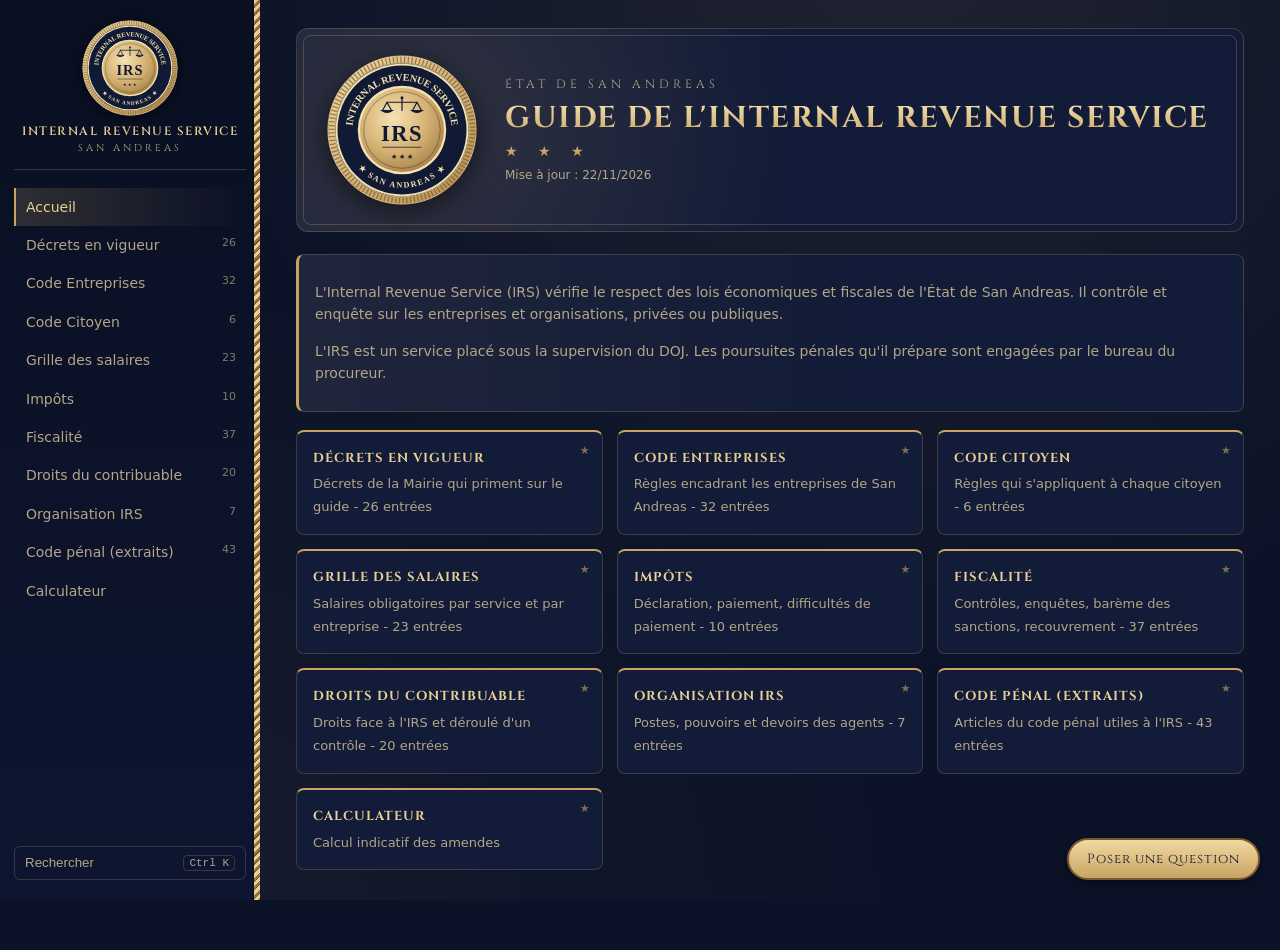
==== index.html @ f8739bd2 "Guide IRS : version intégrant les décrets de la Mairie Copie du guide IRS avec les décrets qui conce" ====
<!DOCTYPE html>
<html lang="fr">
<head>
  <meta charset="utf-8">
  <meta name="viewport" content="width=device-width, initial-scale=1">
  <title>Guide IRS - San Andreas</title>
  <meta name="description" content="Guide de l'Internal Revenue Service : code entreprises, impôts, fiscalité, droits du contribuable.">
  <link rel="icon" href="assets/seal.svg" type="image/svg+xml">
  <link rel="preconnect" href="https://fonts.googleapis.com">
  <link rel="preconnect" href="https://fonts.gstatic.com" crossorigin>
  <link rel="stylesheet" href="https://fonts.googleapis.com/css2?family=Cinzel:wght@500;700&display=swap">
  <link rel="stylesheet" href="assets/style.css">
</head>
<body>
  <button class="menu-btn" id="menuBtn" aria-label="Ouvrir le menu">Menu</button>
  <aside class="sidebar" id="sidebar">
    <a class="brand" href="#/">
      <img class="brand-logo" src="assets/seal.svg" alt="">
      <span class="brand-text">Internal Revenue Service<small>San Andreas</small></span>
    </a>
    <nav id="nav"></nav>
    <button class="search-open" id="searchOpen">Rechercher <kbd>Ctrl K</kbd></button>
  </aside>

  <main class="main" id="main" tabindex="-1"></main>

  <div class="modal" id="searchModal" hidden>
    <div class="modal-box" role="dialog" aria-label="Recherche globale">
      <input id="globalSearch" type="search" placeholder="Rechercher dans tout le guide..." autocomplete="off">
      <ul id="globalResults"></ul>
    </div>
  </div>

  <script src="assets/data.js"></script>
  <script src="assets/app.js"></script>
  <script src="assets/intents.js"></script>
  <script src="assets/chat.js"></script>
</body>
</html>
---- assets/style.css ----
:root {
  --bg: #0f1420;
  --card: #161c2b;
  --card-head: #1a2132;
  --border: #262e40;
  --text: #e5e7eb;
  --muted: #9ca3af;
  --accent: #c9daf8;
  --accent-strong: #8fb3f0;
  --prop-bg: #fff2cc;
  --prop-text: #3d3200;
  --radius: 8px;
}

* { box-sizing: border-box; }

body {
  margin: 0;
  background: var(--bg);
  color: var(--text);
  font: 14px/1.6 Inter, "Segoe UI", system-ui, -apple-system, sans-serif;
}

a { color: var(--accent); }
kbd {
  font: 11px monospace;
  border: 1px solid var(--border);
  border-radius: 4px;
  padding: 1px 5px;
  color: var(--muted);
}

/* Barre laterale */
.sidebar {
  position: fixed;
  inset: 0 auto 0 0;
  width: 260px;
  background: #0b0f19;
  border-right: 1px solid var(--border);
  padding: 20px 14px;
  display: flex;
  flex-direction: column;
  gap: 18px;
  overflow-y: auto;
  z-index: 20;
}
.brand { display: flex; gap: 10px; align-items: center; text-decoration: none; color: var(--text); }
.brand-logo {
  font-weight: 800;
  letter-spacing: 1px;
  background: var(--accent);
  color: #0b0f19;
  border-radius: 6px;
  padding: 6px 8px;
}
.brand-text { font-weight: 600; font-size: 13px; line-height: 1.3; }
.brand-text small { display: block; color: var(--muted); font-weight: 400; }
#nav a {
  display: flex;
  justify-content: space-between;
  padding: 8px 10px;
  border-radius: 6px;
  color: var(--muted);
  text-decoration: none;
}
#nav a:hover { background: var(--card); color: var(--text); }
#nav a.active { background: var(--card-head); color: var(--accent); }
#nav a span { font-size: 11px; opacity: .7; }
.search-open {
  margin-top: auto;
  background: var(--card);
  border: 1px solid var(--border);
  color: var(--muted);
  border-radius: 6px;
  padding: 8px 10px;
  display: flex;
  justify-content: space-between;
  cursor: pointer;
}
.menu-btn { display: none; }

/* Contenu */
.main { margin-left: 260px; padding: 28px 36px 80px; max-width: 1300px; outline: none; }
.page-head { display: flex; flex-wrap: wrap; gap: 12px 20px; align-items: flex-end; margin-bottom: 20px; }
.page-head h1 { margin: 0; font-size: 26px; }
.page-head .updated { color: var(--muted); font-size: 12px; }
.toolbar { display: flex; gap: 8px; margin-left: auto; flex-wrap: wrap; }
.toolbar input, .toolbar select, .calc input, .calc select {
  background: var(--card);
  border: 1px solid var(--border);
  color: var(--text);
  border-radius: 6px;
  padding: 7px 10px;
  min-width: 220px;
}
.btn {
  background: var(--card);
  border: 1px solid var(--border);
  color: var(--text);
  border-radius: 6px;
  padding: 7px 12px;
  cursor: pointer;
}
.btn:hover { border-color: var(--accent-strong); }

.notice {
  border: 1px solid var(--border);
  border-left: 3px solid var(--accent-strong);
  background: var(--card);
  border-radius: var(--radius);
  padding: 12px 16px;
  margin-bottom: 18px;
  color: var(--muted);
}

/* Cartes article */
.card {
  background: var(--card);
  border: 1px solid var(--border);
  border-radius: var(--radius);
  margin-bottom: 14px;
  scroll-margin-top: 20px;
}
.card.highlight { border-color: var(--accent-strong); }
.card > summary {
  list-style: none;
  cursor: pointer;
  display: flex;
  align-items: center;
  gap: 10px;
  padding: 12px 16px;
  background: var(--card-head);
  border-radius: var(--radius) var(--radius) 0 0;
  font-weight: 600;
}
.card:not([open]) > summary { border-radius: var(--radius); }
.card > summary::-webkit-details-marker { display: none; }
.card > summary::after { content: "\25B4"; margin-left: auto; color: var(--muted); }
.card:not([open]) > summary::after { content: "\25BE"; }
.card .ref { color: var(--muted); font-weight: 400; }
.card-body { padding: 14px 18px; }
.card-body p { margin: 0 0 8px; }
.card-body ul { margin: 0 0 10px; padding-left: 20px; }
.card-body h4 { margin: 12px 0 4px; font-size: 13px; color: var(--accent); }
.card-body h4:first-child { margin-top: 0; }

.badge {
  background: var(--prop-bg);
  color: var(--prop-text);
  font-size: 11px;
  font-weight: 700;
  padding: 2px 8px;
  border-radius: 999px;
  white-space: nowrap;
}

.sub {
  border: 1px solid var(--border);
  border-left: 3px solid var(--muted);
  border-radius: 6px;
  margin-top: 10px;
  background: #121828;
}
.sub > summary { cursor: pointer; padding: 6px 12px; color: var(--muted); font-size: 12px; font-weight: 600; }
.sub > div { padding: 4px 14px 10px; font-size: 13px; }
.sub.penal { border-left-color: var(--accent-strong); }
.sub.effect { border-left-color: #e0a85a; }
.sub.change > div { font-style: italic; color: var(--muted); }

/* Tableaux */
.table-wrap { overflow-x: auto; margin-bottom: 22px; }
table { width: 100%; border-collapse: collapse; background: var(--card); border-radius: var(--radius); overflow: hidden; }
th, td { text-align: left; vertical-align: top; padding: 10px 12px; border-bottom: 1px solid var(--border); }
th { background: var(--card-head); color: var(--accent); font-size: 12px; text-transform: uppercase; letter-spacing: .4px; }
tr.prop td { background: rgba(255, 242, 204, .07); }
tr.detail td { color: var(--muted); font-size: 12px; background: #121828; }
h2 { font-size: 18px; margin: 28px 0 12px; color: var(--accent); }

.pill { font-size: 11px; padding: 2px 8px; border-radius: 999px; font-weight: 600; white-space: nowrap; }
.pill.Correction { background: #3b1f2a; color: #f4a4b8; }
.pill.Proposition { background: var(--prop-bg); color: var(--prop-text); }
.pill.Incohérence { background: #40260f; color: #f6c08a; }
.pill.Ajout { background: #15322a; color: #8fe0bd; }
.pill.Note { background: #1e2740; color: var(--accent); }

/* Accueil */
.grid { display: grid; grid-template-columns: repeat(auto-fill, minmax(260px, 1fr)); gap: 14px; }
.tile {
  display: block;
  background: var(--card);
  border: 1px solid var(--border);
  border-radius: var(--radius);
  padding: 16px;
  text-decoration: none;
  color: var(--text);
}
.tile:hover { border-color: var(--accent-strong); }
.tile b { display: block; color: var(--accent); margin-bottom: 4px; }
.tile span { color: var(--muted); font-size: 13px; }

/* Calculateur */
.calc { display: grid; gap: 12px; max-width: 640px; }
.calc label { display: grid; gap: 4px; color: var(--muted); font-size: 12px; }
.calc .row { display: flex; gap: 12px; align-items: center; }
.result { background: var(--card); border: 1px solid var(--border); border-radius: var(--radius); padding: 14px 16px; }
.result .total { font-size: 22px; font-weight: 700; color: var(--accent); }

/* Recherche globale */
.modal { position: fixed; inset: 0; background: rgba(0, 0, 0, .6); display: flex; justify-content: center; padding-top: 10vh; z-index: 50; }
.modal[hidden] { display: none; }
.modal-box { width: min(680px, 92vw); background: var(--card); border: 1px solid var(--border); border-radius: 10px; overflow: hidden; }
.modal-box input { width: 100%; border: 0; border-bottom: 1px solid var(--border); background: transparent; color: var(--text); padding: 14px 16px; font-size: 15px; outline: none; }
#globalResults { list-style: none; margin: 0; padding: 6px; max-height: 60vh; overflow-y: auto; }
#globalResults li a { display: block; padding: 8px 10px; border-radius: 6px; text-decoration: none; color: var(--text); }
#globalResults li a:hover, #globalResults li a.sel { background: var(--card-head); }
#globalResults small { display: block; color: var(--muted); }
.empty { color: var(--muted); padding: 10px; }

@media (max-width: 860px) {
  .sidebar { transform: translateX(-100%); transition: transform .2s; }
  .sidebar.open { transform: none; }
  .menu-btn { display: block; position: fixed; top: 12px; right: 12px; z-index: 30; }
  .menu-btn { background: var(--card); color: var(--text); border: 1px solid var(--border); border-radius: 6px; padding: 6px 12px; }
  .main { margin-left: 0; padding: 56px 16px 60px; }
  .toolbar { margin-left: 0; }
}

/* Assistant (boite de discussion) */
.chat-toggle { position: fixed; right: 20px; bottom: 20px; z-index: 40; background: var(--accent-strong); color: #0b0f19; border: 0; border-radius: 22px; padding: 10px 18px; font: 600 14px/1 inherit; cursor: pointer; box-shadow: 0 4px 14px rgba(0, 0, 0, .4); }
.chat-toggle[hidden] { display: none; }
.chat-panel { position: fixed; right: 20px; bottom: 20px; z-index: 40; width: min(420px, calc(100vw - 24px)); height: min(600px, calc(100vh - 40px)); display: flex; flex-direction: column; background: var(--card); border: 1px solid var(--border); border-radius: 10px; box-shadow: 0 8px 30px rgba(0, 0, 0, .5); }
.chat-panel[hidden] { display: none; }
.chat-panel header { display: flex; justify-content: space-between; align-items: center; padding: 10px 14px; background: var(--card-head); border-bottom: 1px solid var(--border); border-radius: 10px 10px 0 0; }
.chat-close { background: none; border: 0; color: var(--muted); font-size: 22px; line-height: 1; cursor: pointer; }
.chat-log { flex: 1; overflow-y: auto; padding: 12px; display: flex; flex-direction: column; gap: 10px; }
.msg { padding: 8px 12px; border-radius: 8px; max-width: 92%; font-size: 13px; }
.msg p { margin: 4px 0; }
.msg ul { margin: 4px 0; padding-left: 18px; }
.msg.me { align-self: flex-end; background: #24314d; }
.msg.bot { align-self: flex-start; background: #0f1420; border: 1px solid var(--border); }
.chat-src a { font-weight: 600; }
.chat-src small, .chat-more small { display: block; color: var(--muted); font-size: 11px; }
.chat-src .badge { margin-left: 6px; }
.chat-effect, .chat-penal, .chat-more { margin-top: 8px; padding-top: 6px; border-top: 1px dashed var(--border); }
.chat-effect b, .chat-penal b, .chat-more b { font-size: 12px; color: var(--accent); }
.chat-table { margin-top: 6px; font-size: 12px; }
.chat-table th { text-align: left; color: var(--muted); font-weight: 500; padding: 3px 8px 3px 0; white-space: nowrap; vertical-align: top; }
.chat-table td { padding: 3px 0; }
.chat-note, .chat-warn { color: var(--muted); font-size: 12px; }
.chat-chips { display: flex; flex-wrap: wrap; gap: 6px; margin-top: 6px; }
.chip { background: var(--card-head); color: var(--text); border: 1px solid var(--border); border-radius: 14px; padding: 4px 10px; font-size: 12px; cursor: pointer; }
.chip:hover { border-color: var(--accent-strong); }
.chat-form { display: flex; gap: 8px; padding: 10px; border-top: 1px solid var(--border); }
.chat-form input { flex: 1; background: var(--bg); color: var(--text); border: 1px solid var(--border); border-radius: 6px; padding: 8px 10px; outline: none; }
.chat-form input:focus { border-color: var(--accent-strong); }
.chat-table { width: auto; background: none; border-radius: 0; }
.chat-table th, .chat-table td { border: 0; background: none; text-transform: none; letter-spacing: 0; font-size: 12px; }

/* Code pénal réduit */
.cp-group { margin-bottom: 10px; border: 1px solid var(--border); border-radius: var(--radius); background: var(--card); }
.cp-group > summary { cursor: pointer; padding: 10px 14px; font-weight: 600; }
.cp-group > summary span { color: var(--muted); font-weight: 400; font-size: 12px; margin-left: 6px; }
.cp-group .table-wrap { margin: 0 10px 10px; }

/* ================= Thème « sceau » : marine, or, corde ================= */
:root {
  --bg: #0c1328;
  --card: #121b37;
  --card-head: #17224a;
  --border: rgba(212, 176, 113, .22);
  --text: #efe4c9;
  --muted: #b3a688;
  --accent: #e9cf95;
  --accent-strong: #c9a464;
  --gold-dark: #7a5a2e;
  --navy: #111a35;
  --serif: Cinzel, "Trajan Pro", Georgia, "Times New Roman", serif;
}
body {
  background:
    radial-gradient(ellipse at 70% -10%, rgba(212, 176, 113, .10), transparent 55%),
    radial-gradient(ellipse at 0% 100%, rgba(212, 176, 113, .06), transparent 50%),
    var(--bg);
  background-attachment: fixed;
}

/* Barre latérale bordée d'une corde dorée */
.sidebar { background: linear-gradient(180deg, #0a1022, #0d1530); border-right: 0; }
.sidebar::after {
  content: ""; position: absolute; top: 0; bottom: 0; right: 0; width: 6px;
  background: repeating-linear-gradient(135deg, #e9cf95 0 3px, #9c7840 3px 5px, #6e5028 5px 6px);
  box-shadow: -1px 0 0 rgba(0, 0, 0, .5);
}
.brand { flex-direction: column; text-align: center; gap: 8px; padding-bottom: 14px; border-bottom: 1px solid var(--border); }
.brand-logo { width: 96px; height: 96px; padding: 0; background: none; border-radius: 50%; filter: drop-shadow(0 3px 8px rgba(0, 0, 0, .6)); }
.brand-text { font-family: var(--serif); letter-spacing: 1.5px; text-transform: uppercase; color: var(--accent); font-size: 12px; }
.brand-text small { letter-spacing: 3px; color: var(--muted); margin-top: 2px; }
#nav a { border-left: 2px solid transparent; border-radius: 0 6px 6px 0; }
#nav a:hover { background: rgba(212, 176, 113, .08); }
#nav a.active { background: linear-gradient(90deg, rgba(212, 176, 113, .18), transparent); color: var(--accent); border-left-color: var(--accent-strong); }
.search-open { background: transparent; border-color: var(--border); }

/* Titres gravés */
.page-head h1, .hero h1, h2 { font-family: var(--serif); letter-spacing: 1.5px; }
.page-head h1 {
  text-transform: uppercase; font-size: 24px;
  background: linear-gradient(180deg, #f6e3b4, #c9a464); -webkit-background-clip: text; background-clip: text; color: transparent;
}
.page-head { position: relative; padding-bottom: 18px; }
.page-head::after {
  content: "★  ★  ★"; position: absolute; left: 0; right: 0; bottom: -6px; text-align: center;
  color: var(--accent-strong); font-size: 11px; letter-spacing: 6px; line-height: 12px;
  background: linear-gradient(90deg, transparent, var(--accent-strong) 30%, transparent 44%, transparent 56%, var(--accent-strong) 70%, transparent) center / 100% 1px no-repeat;
}
.page-head + * { margin-top: 26px; }
h2 { color: var(--accent); text-transform: uppercase; font-size: 15px; border-bottom: 1px solid var(--border); padding-bottom: 6px; }

/* Accueil : sceau en majesté */
.hero {
  display: flex; align-items: center; gap: 28px; padding: 26px 30px; margin-bottom: 22px;
  background: radial-gradient(circle at 12% 50%, rgba(212, 176, 113, .16), transparent 45%), var(--card);
  border: 1px solid var(--border); border-radius: 12px; position: relative; overflow: hidden;
}
.hero::before {
  content: ""; position: absolute; inset: 6px; border: 1px solid rgba(212, 176, 113, .25); border-radius: 8px; pointer-events: none;
}
.hero img { width: 150px; height: 150px; flex: none; filter: drop-shadow(0 6px 14px rgba(0, 0, 0, .6)); }
.hero-kicker { font-family: var(--serif); letter-spacing: 4px; text-transform: uppercase; color: var(--muted); font-size: 12px; }
.hero h1 {
  margin: 6px 0 4px; font-size: 30px; line-height: 1.2; text-transform: uppercase;
  background: linear-gradient(180deg, #f6e3b4, #c9a464); -webkit-background-clip: text; background-clip: text; color: transparent;
}
.hero .stars { color: var(--accent-strong); letter-spacing: 8px; }
.hero .updated { color: var(--muted); font-size: 12px; margin-top: 4px; }

/* Cartes, tuiles, encadrés */
.card { border-color: var(--border); box-shadow: 0 2px 10px rgba(0, 0, 0, .25); }
.card > summary { background: linear-gradient(90deg, #1a2652, var(--card-head)); border-left: 3px solid var(--accent-strong); }
.card .ref { color: var(--accent-strong); }
.card-body h4 { letter-spacing: .3px; }
.notice { border-left-color: var(--accent-strong); background: linear-gradient(90deg, rgba(212, 176, 113, .07), transparent 60%), var(--card); }
.tile { position: relative; border-top: 2px solid var(--accent-strong); transition: transform .15s, border-color .15s; }
.tile:hover { transform: translateY(-2px); border-color: var(--accent); }
.tile b { font-family: var(--serif); letter-spacing: 1px; text-transform: uppercase; font-size: 13px; }
.tile::after { content: "★"; position: absolute; top: 10px; right: 12px; color: var(--accent-strong); font-size: 11px; opacity: .6; }
.sub { background: rgba(10, 16, 34, .6); }
.sub.penal { border-left-color: #6d8fd6; }
.sub.effect { border-left-color: var(--accent-strong); }
.cp-group > summary { font-family: var(--serif); letter-spacing: 1px; color: var(--accent); }

/* Boutons et champs */
.btn { border-color: rgba(212, 176, 113, .4); color: var(--accent); background: transparent; }
.btn:hover { background: rgba(212, 176, 113, .12); border-color: var(--accent); }
.toolbar input, .toolbar select, .calc input, .calc select { background: rgba(10, 16, 34, .7); }
th { background: #1a2652; color: var(--accent); font-family: var(--serif); letter-spacing: 1px; }
tr.detail td { background: rgba(10, 16, 34, .6); }
.result .total { font-family: var(--serif); }
.chat-toggle { background: linear-gradient(180deg, #f1d9a0, #c9a464); color: var(--navy); font-family: var(--serif); letter-spacing: 1px; border: 2px solid #7a5a2e; }
.chat-panel { border-color: rgba(212, 176, 113, .4); }
.chat-panel header { background: linear-gradient(90deg, #1a2652, var(--card-head)); font-family: var(--serif); color: var(--accent); }
.msg.me { background: #2a3a6b; }

@media (max-width: 860px) {
  .hero { flex-direction: column; text-align: center; }
  .hero img { width: 120px; height: 120px; }
}

/* Grille des salaires */
.sal-grid { display: grid; grid-template-columns: repeat(auto-fill, minmax(300px, 1fr)); gap: 14px; margin-bottom: 10px; }
.sal-card { background: var(--card); border: 1px solid var(--border); border-top: 2px solid var(--accent-strong); border-radius: var(--radius); padding: 12px 14px; }
.sal-card h3 { margin: 0 0 8px; font-family: var(--serif); letter-spacing: 1px; text-transform: uppercase; font-size: 13px; color: var(--accent); }
.sal-card table { background: none; }
.sal-card th, .sal-card td { padding: 5px 6px; font-size: 13px; }
.sal-card th { background: none; border-bottom: 1px solid var(--border); font-size: 11px; }
.sal-card .num { text-align: right; white-space: nowrap; }
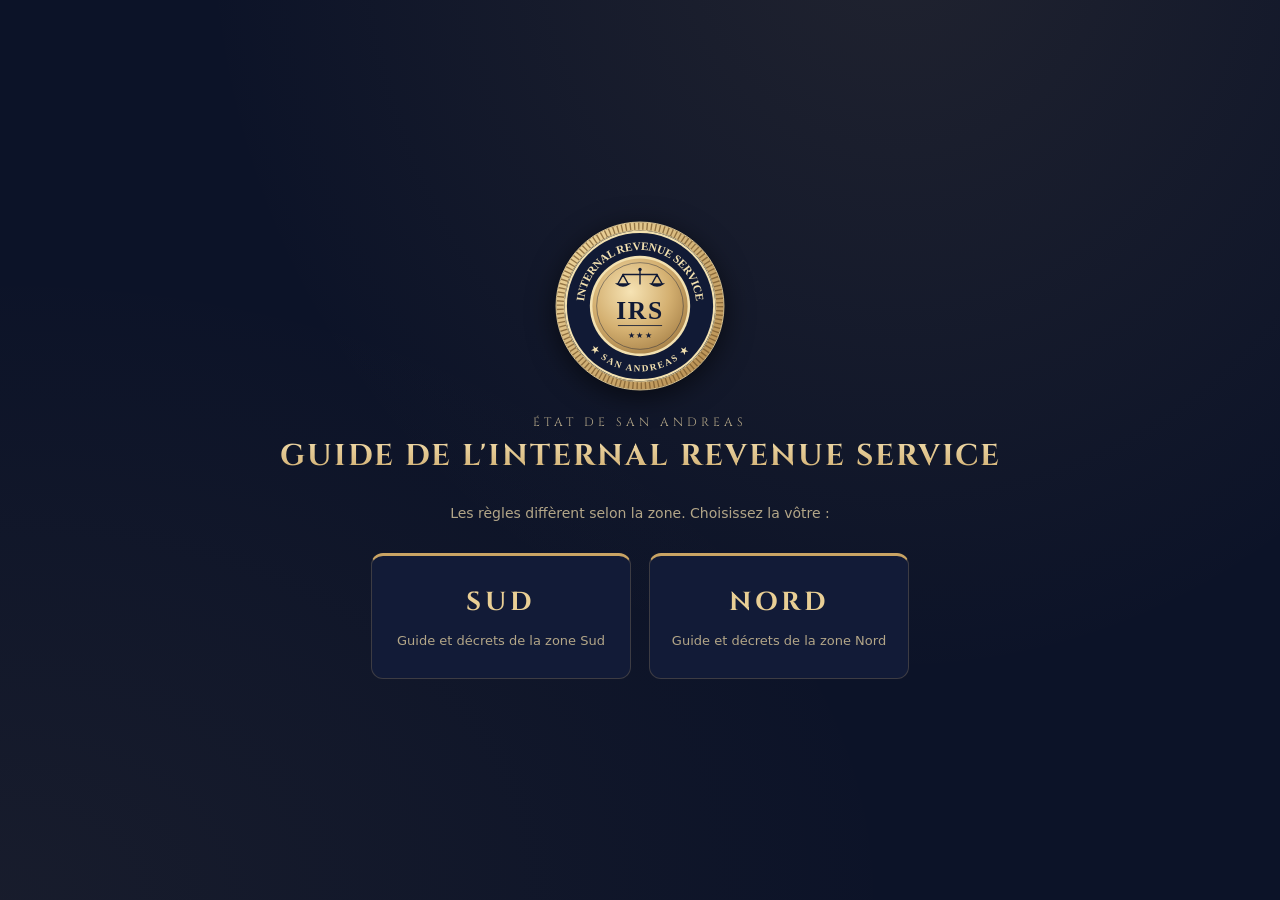
==== commit 73bb3c3c: "Séparation en deux zones : SUD (décrets) et NORD (guide d'origine) - Page d'accueil de choix de zone" ====
--- a/index.html
+++ b/index.html
@@ -4,36 +4,38 @@
   <meta charset="utf-8">
   <meta name="viewport" content="width=device-width, initial-scale=1">
   <title>Guide IRS - San Andreas</title>
-  <meta name="description" content="Guide de l'Internal Revenue Service : code entreprises, impôts, fiscalité, droits du contribuable.">
-  <link rel="icon" href="assets/seal.svg" type="image/svg+xml">
+  <meta name="description" content="Guide de l'Internal Revenue Service de San Andreas : choisissez votre zone.">
+  <link rel="icon" href="sud/assets/seal.svg" type="image/svg+xml">
   <link rel="preconnect" href="https://fonts.googleapis.com">
   <link rel="preconnect" href="https://fonts.gstatic.com" crossorigin>
   <link rel="stylesheet" href="https://fonts.googleapis.com/css2?family=Cinzel:wght@500;700&display=swap">
-  <link rel="stylesheet" href="assets/style.css">
+  <link rel="stylesheet" href="sud/assets/style.css">
+  <style>
+    .landing { min-height: 100vh; display: flex; flex-direction: column; align-items: center; justify-content: center; gap: 22px; padding: 30px 16px; text-align: center; }
+    .landing img { width: 170px; height: 170px; filter: drop-shadow(0 6px 14px rgba(0, 0, 0, .6)); }
+    .landing h1 { margin: 0; font-family: var(--serif); letter-spacing: 2px; text-transform: uppercase; font-size: 30px;
+      background: linear-gradient(180deg, #f6e3b4, #c9a464); -webkit-background-clip: text; background-clip: text; color: transparent; }
+    .landing p { margin: 0; color: var(--muted); }
+    .zones { display: flex; gap: 18px; flex-wrap: wrap; justify-content: center; margin-top: 6px; }
+    .zone { width: 260px; padding: 26px 20px; text-decoration: none; color: var(--text); background: var(--card);
+      border: 1px solid var(--border); border-top: 3px solid var(--accent-strong); border-radius: 12px; transition: transform .15s, border-color .15s; }
+    .zone:hover { transform: translateY(-3px); border-color: var(--accent); }
+    .zone b { display: block; font-family: var(--serif); letter-spacing: 4px; font-size: 26px; color: var(--accent); margin-bottom: 6px; }
+    .zone span { color: var(--muted); font-size: 13px; }
+  </style>
 </head>
 <body>
-  <button class="menu-btn" id="menuBtn" aria-label="Ouvrir le menu">Menu</button>
-  <aside class="sidebar" id="sidebar">
-    <a class="brand" href="#/">
-      <img class="brand-logo" src="assets/seal.svg" alt="">
-      <span class="brand-text">Internal Revenue Service<small>San Andreas</small></span>
-    </a>
-    <nav id="nav"></nav>
-    <button class="search-open" id="searchOpen">Rechercher <kbd>Ctrl K</kbd></button>
-  </aside>
-
-  <main class="main" id="main" tabindex="-1"></main>
-
-  <div class="modal" id="searchModal" hidden>
-    <div class="modal-box" role="dialog" aria-label="Recherche globale">
-      <input id="globalSearch" type="search" placeholder="Rechercher dans tout le guide..." autocomplete="off">
-      <ul id="globalResults"></ul>
+  <main class="landing">
+    <img src="sud/assets/seal.svg" alt="Sceau de l'IRS">
+    <div>
+      <div class="hero-kicker">État de San Andreas</div>
+      <h1>Guide de l'Internal Revenue Service</h1>
     </div>
-  </div>
-
-  <script src="assets/data.js"></script>
-  <script src="assets/app.js"></script>
-  <script src="assets/intents.js"></script>
-  <script src="assets/chat.js"></script>
+    <p>Les règles diffèrent selon la zone. Choisissez la vôtre :</p>
+    <div class="zones">
+      <a class="zone" href="sud/"><b>SUD</b><span>Guide et décrets de la zone Sud</span></a>
+      <a class="zone" href="nord/"><b>NORD</b><span>Guide et décrets de la zone Nord</span></a>
+    </div>
+  </main>
 </body>
 </html>
--- a/sud/assets/style.css
+++ b/sud/assets/style.css
@@ -0,0 +1,381 @@
+:root {
+  --bg: #0f1420;
+  --card: #161c2b;
+  --card-head: #1a2132;
+  --border: #262e40;
+  --text: #e5e7eb;
+  --muted: #9ca3af;
+  --accent: #c9daf8;
+  --accent-strong: #8fb3f0;
+  --prop-bg: #fff2cc;
+  --prop-text: #3d3200;
+  --radius: 8px;
+}
+
+* { box-sizing: border-box; }
+
+body {
+  margin: 0;
+  background: var(--bg);
+  color: var(--text);
+  font: 14px/1.6 Inter, "Segoe UI", system-ui, -apple-system, sans-serif;
+}
+
+a { color: var(--accent); }
+kbd {
+  font: 11px monospace;
+  border: 1px solid var(--border);
+  border-radius: 4px;
+  padding: 1px 5px;
+  color: var(--muted);
+}
+
+/* Barre laterale */
+.sidebar {
+  position: fixed;
+  inset: 0 auto 0 0;
+  width: 260px;
+  background: #0b0f19;
+  border-right: 1px solid var(--border);
+  padding: 20px 14px;
+  display: flex;
+  flex-direction: column;
+  gap: 18px;
+  overflow-y: auto;
+  z-index: 20;
+}
+.brand { display: flex; gap: 10px; align-items: center; text-decoration: none; color: var(--text); }
+.brand-logo {
+  font-weight: 800;
+  letter-spacing: 1px;
+  background: var(--accent);
+  color: #0b0f19;
+  border-radius: 6px;
+  padding: 6px 8px;
+}
+.brand-text { font-weight: 600; font-size: 13px; line-height: 1.3; }
+.brand-text small { display: block; color: var(--muted); font-weight: 400; }
+#nav a {
+  display: flex;
+  justify-content: space-between;
+  padding: 8px 10px;
+  border-radius: 6px;
+  color: var(--muted);
+  text-decoration: none;
+}
+#nav a:hover { background: var(--card); color: var(--text); }
+#nav a.active { background: var(--card-head); color: var(--accent); }
+#nav a span { font-size: 11px; opacity: .7; }
+.search-open {
+  margin-top: auto;
+  background: var(--card);
+  border: 1px solid var(--border);
+  color: var(--muted);
+  border-radius: 6px;
+  padding: 8px 10px;
+  display: flex;
+  justify-content: space-between;
+  cursor: pointer;
+}
+.menu-btn { display: none; }
+
+/* Contenu */
+.main { margin-left: 260px; padding: 28px 36px 80px; max-width: 1300px; outline: none; }
+.page-head { display: flex; flex-wrap: wrap; gap: 12px 20px; align-items: flex-end; margin-bottom: 20px; }
+.page-head h1 { margin: 0; font-size: 26px; }
+.page-head .updated { color: var(--muted); font-size: 12px; }
+.toolbar { display: flex; gap: 8px; margin-left: auto; flex-wrap: wrap; }
+.toolbar input, .toolbar select, .calc input, .calc select {
+  background: var(--card);
+  border: 1px solid var(--border);
+  color: var(--text);
+  border-radius: 6px;
+  padding: 7px 10px;
+  min-width: 220px;
+}
+.btn {
+  background: var(--card);
+  border: 1px solid var(--border);
+  color: var(--text);
+  border-radius: 6px;
+  padding: 7px 12px;
+  cursor: pointer;
+}
+.btn:hover { border-color: var(--accent-strong); }
+
+.notice {
+  border: 1px solid var(--border);
+  border-left: 3px solid var(--accent-strong);
+  background: var(--card);
+  border-radius: var(--radius);
+  padding: 12px 16px;
+  margin-bottom: 18px;
+  color: var(--muted);
+}
+
+/* Cartes article */
+.card {
+  background: var(--card);
+  border: 1px solid var(--border);
+  border-radius: var(--radius);
+  margin-bottom: 14px;
+  scroll-margin-top: 20px;
+}
+.card.highlight { border-color: var(--accent-strong); }
+.card > summary {
+  list-style: none;
+  cursor: pointer;
+  display: flex;
+  align-items: center;
+  gap: 10px;
+  padding: 12px 16px;
+  background: var(--card-head);
+  border-radius: var(--radius) var(--radius) 0 0;
+  font-weight: 600;
+}
+.card:not([open]) > summary { border-radius: var(--radius); }
+.card > summary::-webkit-details-marker { display: none; }
+.card > summary::after { content: "\25B4"; margin-left: auto; color: var(--muted); }
+.card:not([open]) > summary::after { content: "\25BE"; }
+.card .ref { color: var(--muted); font-weight: 400; }
+.card-body { padding: 14px 18px; }
+.card-body p { margin: 0 0 8px; }
+.card-body ul { margin: 0 0 10px; padding-left: 20px; }
+.card-body h4 { margin: 12px 0 4px; font-size: 13px; color: var(--accent); }
+.card-body h4:first-child { margin-top: 0; }
+
+.badge {
+  background: var(--prop-bg);
+  color: var(--prop-text);
+  font-size: 11px;
+  font-weight: 700;
+  padding: 2px 8px;
+  border-radius: 999px;
+  white-space: nowrap;
+}
+
+.sub {
+  border: 1px solid var(--border);
+  border-left: 3px solid var(--muted);
+  border-radius: 6px;
+  margin-top: 10px;
+  background: #121828;
+}
+.sub > summary { cursor: pointer; padding: 6px 12px; color: var(--muted); font-size: 12px; font-weight: 600; }
+.sub > div { padding: 4px 14px 10px; font-size: 13px; }
+.sub.penal { border-left-color: var(--accent-strong); }
+.sub.effect { border-left-color: #e0a85a; }
+.sub.change > div { font-style: italic; color: var(--muted); }
+
+/* Tableaux */
+.table-wrap { overflow-x: auto; margin-bottom: 22px; }
+table { width: 100%; border-collapse: collapse; background: var(--card); border-radius: var(--radius); overflow: hidden; }
+th, td { text-align: left; vertical-align: top; padding: 10px 12px; border-bottom: 1px solid var(--border); }
+th { background: var(--card-head); color: var(--accent); font-size: 12px; text-transform: uppercase; letter-spacing: .4px; }
+tr.prop td { background: rgba(255, 242, 204, .07); }
+tr.detail td { color: var(--muted); font-size: 12px; background: #121828; }
+h2 { font-size: 18px; margin: 28px 0 12px; color: var(--accent); }
+
+.pill { font-size: 11px; padding: 2px 8px; border-radius: 999px; font-weight: 600; white-space: nowrap; }
+.pill.Correction { background: #3b1f2a; color: #f4a4b8; }
+.pill.Proposition { background: var(--prop-bg); color: var(--prop-text); }
+.pill.Incohérence { background: #40260f; color: #f6c08a; }
+.pill.Ajout { background: #15322a; color: #8fe0bd; }
+.pill.Note { background: #1e2740; color: var(--accent); }
+
+/* Accueil */
+.grid { display: grid; grid-template-columns: repeat(auto-fill, minmax(260px, 1fr)); gap: 14px; }
+.tile {
+  display: block;
+  background: var(--card);
+  border: 1px solid var(--border);
+  border-radius: var(--radius);
+  padding: 16px;
+  text-decoration: none;
+  color: var(--text);
+}
+.tile:hover { border-color: var(--accent-strong); }
+.tile b { display: block; color: var(--accent); margin-bottom: 4px; }
+.tile span { color: var(--muted); font-size: 13px; }
+
+/* Calculateur */
+.calc { display: grid; gap: 12px; max-width: 640px; }
+.calc label { display: grid; gap: 4px; color: var(--muted); font-size: 12px; }
+.calc .row { display: flex; gap: 12px; align-items: center; }
+.result { background: var(--card); border: 1px solid var(--border); border-radius: var(--radius); padding: 14px 16px; }
+.result .total { font-size: 22px; font-weight: 700; color: var(--accent); }
+
+/* Recherche globale */
+.modal { position: fixed; inset: 0; background: rgba(0, 0, 0, .6); display: flex; justify-content: center; padding-top: 10vh; z-index: 50; }
+.modal[hidden] { display: none; }
+.modal-box { width: min(680px, 92vw); background: var(--card); border: 1px solid var(--border); border-radius: 10px; overflow: hidden; }
+.modal-box input { width: 100%; border: 0; border-bottom: 1px solid var(--border); background: transparent; color: var(--text); padding: 14px 16px; font-size: 15px; outline: none; }
+#globalResults { list-style: none; margin: 0; padding: 6px; max-height: 60vh; overflow-y: auto; }
+#globalResults li a { display: block; padding: 8px 10px; border-radius: 6px; text-decoration: none; color: var(--text); }
+#globalResults li a:hover, #globalResults li a.sel { background: var(--card-head); }
+#globalResults small { display: block; color: var(--muted); }
+.empty { color: var(--muted); padding: 10px; }
+
+@media (max-width: 860px) {
+  .sidebar { transform: translateX(-100%); transition: transform .2s; }
+  .sidebar.open { transform: none; }
+  .menu-btn { display: block; position: fixed; top: 12px; right: 12px; z-index: 30; }
+  .menu-btn { background: var(--card); color: var(--text); border: 1px solid var(--border); border-radius: 6px; padding: 6px 12px; }
+  .main { margin-left: 0; padding: 56px 16px 60px; }
+  .toolbar { margin-left: 0; }
+}
+
+/* Assistant (boite de discussion) */
+.chat-toggle { position: fixed; right: 20px; bottom: 20px; z-index: 40; background: var(--accent-strong); color: #0b0f19; border: 0; border-radius: 22px; padding: 10px 18px; font: 600 14px/1 inherit; cursor: pointer; box-shadow: 0 4px 14px rgba(0, 0, 0, .4); }
+.chat-toggle[hidden] { display: none; }
+.chat-panel { position: fixed; right: 20px; bottom: 20px; z-index: 40; width: min(420px, calc(100vw - 24px)); height: min(600px, calc(100vh - 40px)); display: flex; flex-direction: column; background: var(--card); border: 1px solid var(--border); border-radius: 10px; box-shadow: 0 8px 30px rgba(0, 0, 0, .5); }
+.chat-panel[hidden] { display: none; }
+.chat-panel header { display: flex; justify-content: space-between; align-items: center; padding: 10px 14px; background: var(--card-head); border-bottom: 1px solid var(--border); border-radius: 10px 10px 0 0; }
+.chat-close { background: none; border: 0; color: var(--muted); font-size: 22px; line-height: 1; cursor: pointer; }
+.chat-log { flex: 1; overflow-y: auto; padding: 12px; display: flex; flex-direction: column; gap: 10px; }
+.msg { padding: 8px 12px; border-radius: 8px; max-width: 92%; font-size: 13px; }
+.msg p { margin: 4px 0; }
+.msg ul { margin: 4px 0; padding-left: 18px; }
+.msg.me { align-self: flex-end; background: #24314d; }
+.msg.bot { align-self: flex-start; background: #0f1420; border: 1px solid var(--border); }
+.chat-src a { font-weight: 600; }
+.chat-src small, .chat-more small { display: block; color: var(--muted); font-size: 11px; }
+.chat-src .badge { margin-left: 6px; }
+.chat-effect, .chat-penal, .chat-more { margin-top: 8px; padding-top: 6px; border-top: 1px dashed var(--border); }
+.chat-effect b, .chat-penal b, .chat-more b { font-size: 12px; color: var(--accent); }
+.chat-table { margin-top: 6px; font-size: 12px; }
+.chat-table th { text-align: left; color: var(--muted); font-weight: 500; padding: 3px 8px 3px 0; white-space: nowrap; vertical-align: top; }
+.chat-table td { padding: 3px 0; }
+.chat-note, .chat-warn { color: var(--muted); font-size: 12px; }
+.chat-chips { display: flex; flex-wrap: wrap; gap: 6px; margin-top: 6px; }
+.chip { background: var(--card-head); color: var(--text); border: 1px solid var(--border); border-radius: 14px; padding: 4px 10px; font-size: 12px; cursor: pointer; }
+.chip:hover { border-color: var(--accent-strong); }
+.chat-form { display: flex; gap: 8px; padding: 10px; border-top: 1px solid var(--border); }
+.chat-form input { flex: 1; background: var(--bg); color: var(--text); border: 1px solid var(--border); border-radius: 6px; padding: 8px 10px; outline: none; }
+.chat-form input:focus { border-color: var(--accent-strong); }
+.chat-table { width: auto; background: none; border-radius: 0; }
+.chat-table th, .chat-table td { border: 0; background: none; text-transform: none; letter-spacing: 0; font-size: 12px; }
+
+/* Code pénal réduit */
+.cp-group { margin-bottom: 10px; border: 1px solid var(--border); border-radius: var(--radius); background: var(--card); }
+.cp-group > summary { cursor: pointer; padding: 10px 14px; font-weight: 600; }
+.cp-group > summary span { color: var(--muted); font-weight: 400; font-size: 12px; margin-left: 6px; }
+.cp-group .table-wrap { margin: 0 10px 10px; }
+
+/* ================= Thème « sceau » : marine, or, corde ================= */
+:root {
+  --bg: #0c1328;
+  --card: #121b37;
+  --card-head: #17224a;
+  --border: rgba(212, 176, 113, .22);
+  --text: #efe4c9;
+  --muted: #b3a688;
+  --accent: #e9cf95;
+  --accent-strong: #c9a464;
+  --gold-dark: #7a5a2e;
+  --navy: #111a35;
+  --serif: Cinzel, "Trajan Pro", Georgia, "Times New Roman", serif;
+}
+body {
+  background:
+    radial-gradient(ellipse at 70% -10%, rgba(212, 176, 113, .10), transparent 55%),
+    radial-gradient(ellipse at 0% 100%, rgba(212, 176, 113, .06), transparent 50%),
+    var(--bg);
+  background-attachment: fixed;
+}
+
+/* Barre latérale bordée d'une corde dorée */
+.sidebar { background: linear-gradient(180deg, #0a1022, #0d1530); border-right: 0; }
+.sidebar::after {
+  content: ""; position: absolute; top: 0; bottom: 0; right: 0; width: 6px;
+  background: repeating-linear-gradient(135deg, #e9cf95 0 3px, #9c7840 3px 5px, #6e5028 5px 6px);
+  box-shadow: -1px 0 0 rgba(0, 0, 0, .5);
+}
+.brand { flex-direction: column; text-align: center; gap: 8px; padding-bottom: 14px; border-bottom: 1px solid var(--border); }
+.brand-logo { width: 96px; height: 96px; padding: 0; background: none; border-radius: 50%; filter: drop-shadow(0 3px 8px rgba(0, 0, 0, .6)); }
+.brand-text { font-family: var(--serif); letter-spacing: 1.5px; text-transform: uppercase; color: var(--accent); font-size: 12px; }
+.brand-text small { letter-spacing: 3px; color: var(--muted); margin-top: 2px; }
+#nav a { border-left: 2px solid transparent; border-radius: 0 6px 6px 0; }
+#nav a:hover { background: rgba(212, 176, 113, .08); }
+#nav a.active { background: linear-gradient(90deg, rgba(212, 176, 113, .18), transparent); color: var(--accent); border-left-color: var(--accent-strong); }
+.search-open { background: transparent; border-color: var(--border); }
+
+/* Titres gravés */
+.page-head h1, .hero h1, h2 { font-family: var(--serif); letter-spacing: 1.5px; }
+.page-head h1 {
+  text-transform: uppercase; font-size: 24px;
+  background: linear-gradient(180deg, #f6e3b4, #c9a464); -webkit-background-clip: text; background-clip: text; color: transparent;
+}
+.page-head { position: relative; padding-bottom: 18px; }
+.page-head::after {
+  content: "★  ★  ★"; position: absolute; left: 0; right: 0; bottom: -6px; text-align: center;
+  color: var(--accent-strong); font-size: 11px; letter-spacing: 6px; line-height: 12px;
+  background: linear-gradient(90deg, transparent, var(--accent-strong) 30%, transparent 44%, transparent 56%, var(--accent-strong) 70%, transparent) center / 100% 1px no-repeat;
+}
+.page-head + * { margin-top: 26px; }
+h2 { color: var(--accent); text-transform: uppercase; font-size: 15px; border-bottom: 1px solid var(--border); padding-bottom: 6px; }
+
+/* Accueil : sceau en majesté */
+.hero {
+  display: flex; align-items: center; gap: 28px; padding: 26px 30px; margin-bottom: 22px;
+  background: radial-gradient(circle at 12% 50%, rgba(212, 176, 113, .16), transparent 45%), var(--card);
+  border: 1px solid var(--border); border-radius: 12px; position: relative; overflow: hidden;
+}
+.hero::before {
+  content: ""; position: absolute; inset: 6px; border: 1px solid rgba(212, 176, 113, .25); border-radius: 8px; pointer-events: none;
+}
+.hero img { width: 150px; height: 150px; flex: none; filter: drop-shadow(0 6px 14px rgba(0, 0, 0, .6)); }
+.hero-kicker { font-family: var(--serif); letter-spacing: 4px; text-transform: uppercase; color: var(--muted); font-size: 12px; }
+.hero h1 {
+  margin: 6px 0 4px; font-size: 30px; line-height: 1.2; text-transform: uppercase;
+  background: linear-gradient(180deg, #f6e3b4, #c9a464); -webkit-background-clip: text; background-clip: text; color: transparent;
+}
+.hero .stars { color: var(--accent-strong); letter-spacing: 8px; }
+.hero .updated { color: var(--muted); font-size: 12px; margin-top: 4px; }
+
+/* Cartes, tuiles, encadrés */
+.card { border-color: var(--border); box-shadow: 0 2px 10px rgba(0, 0, 0, .25); }
+.card > summary { background: linear-gradient(90deg, #1a2652, var(--card-head)); border-left: 3px solid var(--accent-strong); }
+.card .ref { color: var(--accent-strong); }
+.card-body h4 { letter-spacing: .3px; }
+.notice { border-left-color: var(--accent-strong); background: linear-gradient(90deg, rgba(212, 176, 113, .07), transparent 60%), var(--card); }
+.tile { position: relative; border-top: 2px solid var(--accent-strong); transition: transform .15s, border-color .15s; }
+.tile:hover { transform: translateY(-2px); border-color: var(--accent); }
+.tile b { font-family: var(--serif); letter-spacing: 1px; text-transform: uppercase; font-size: 13px; }
+.tile::after { content: "★"; position: absolute; top: 10px; right: 12px; color: var(--accent-strong); font-size: 11px; opacity: .6; }
+.sub { background: rgba(10, 16, 34, .6); }
+.sub.penal { border-left-color: #6d8fd6; }
+.sub.effect { border-left-color: var(--accent-strong); }
+.cp-group > summary { font-family: var(--serif); letter-spacing: 1px; color: var(--accent); }
+
+/* Boutons et champs */
+.btn { border-color: rgba(212, 176, 113, .4); color: var(--accent); background: transparent; }
+.btn:hover { background: rgba(212, 176, 113, .12); border-color: var(--accent); }
+.toolbar input, .toolbar select, .calc input, .calc select { background: rgba(10, 16, 34, .7); }
+th { background: #1a2652; color: var(--accent); font-family: var(--serif); letter-spacing: 1px; }
+tr.detail td { background: rgba(10, 16, 34, .6); }
+.result .total { font-family: var(--serif); }
+.chat-toggle { background: linear-gradient(180deg, #f1d9a0, #c9a464); color: var(--navy); font-family: var(--serif); letter-spacing: 1px; border: 2px solid #7a5a2e; }
+.chat-panel { border-color: rgba(212, 176, 113, .4); }
+.chat-panel header { background: linear-gradient(90deg, #1a2652, var(--card-head)); font-family: var(--serif); color: var(--accent); }
+.msg.me { background: #2a3a6b; }
+
+@media (max-width: 860px) {
+  .hero { flex-direction: column; text-align: center; }
+  .hero img { width: 120px; height: 120px; }
+}
+
+/* Grille des salaires */
+.sal-grid { display: grid; grid-template-columns: repeat(auto-fill, minmax(300px, 1fr)); gap: 14px; margin-bottom: 10px; }
+.sal-card { background: var(--card); border: 1px solid var(--border); border-top: 2px solid var(--accent-strong); border-radius: var(--radius); padding: 12px 14px; }
+.sal-card h3 { margin: 0 0 8px; font-family: var(--serif); letter-spacing: 1px; text-transform: uppercase; font-size: 13px; color: var(--accent); }
+.sal-card table { background: none; }
+.sal-card th, .sal-card td { padding: 5px 6px; font-size: 13px; }
+.sal-card th { background: none; border-bottom: 1px solid var(--border); font-size: 11px; }
+.sal-card .num { text-align: right; white-space: nowrap; }
+
+/* Sélecteur de zone */
+.zone-switch { display: flex; border: 1px solid var(--border); border-radius: 8px; overflow: hidden; }
+.zone-switch a { flex: 1; text-align: center; padding: 8px 0; text-decoration: none; font-family: var(--serif); letter-spacing: 2px; font-size: 13px; color: var(--muted); }
+.zone-switch a.active { background: linear-gradient(180deg, #f1d9a0, #c9a464); color: #111a35; font-weight: 700; }
+.zone-switch a:not(.active):hover { background: rgba(212, 176, 113, .12); color: var(--accent); }
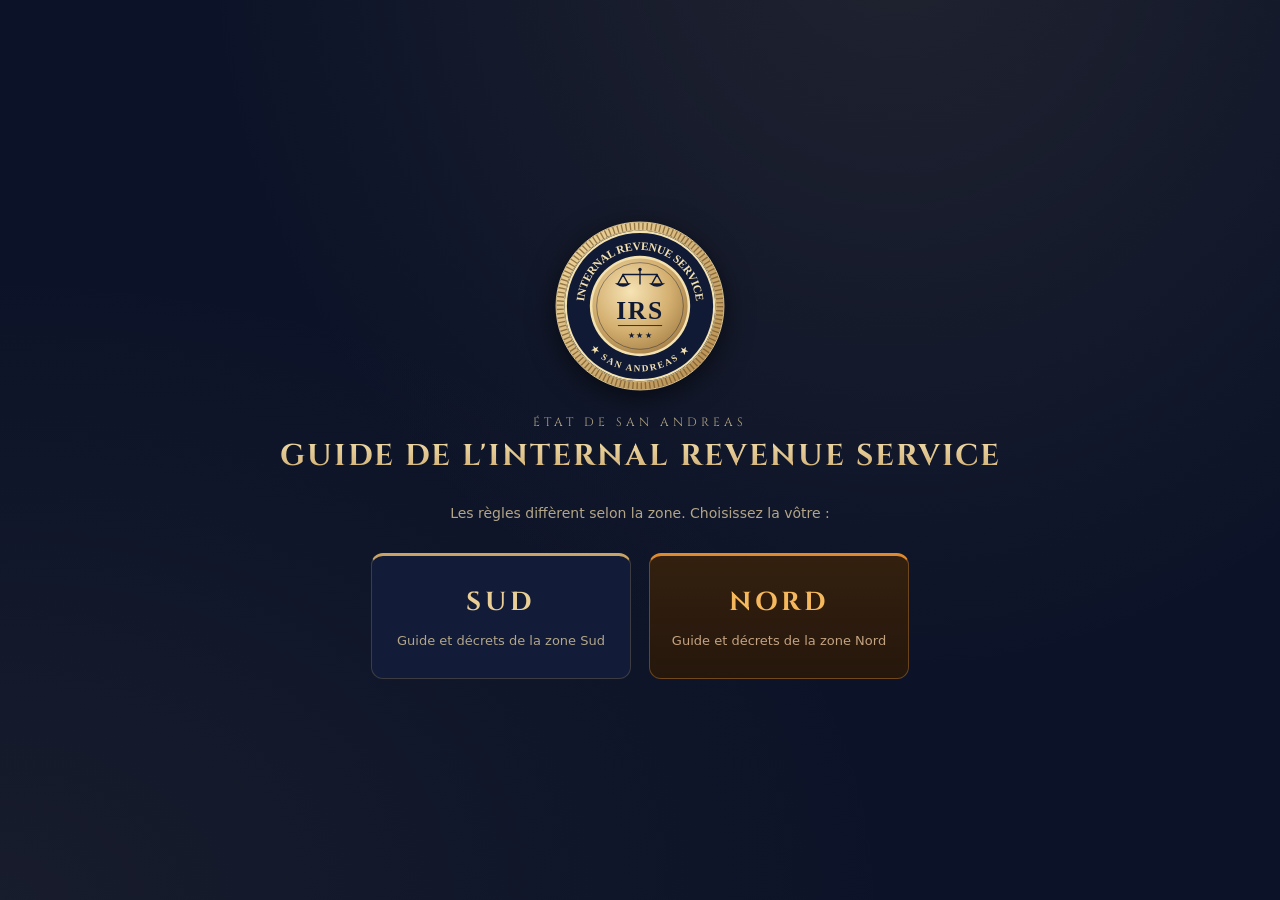
==== commit d5af8cef: "Zone Nord : décrets n° 001 et 002, shérifs du Nord, thème orangé doré Co-Authored-By: Claude Opus 5." ====
--- a/index.html
+++ b/index.html
@@ -22,6 +22,9 @@
     .zone:hover { transform: translateY(-3px); border-color: var(--accent); }
     .zone b { display: block; font-family: var(--serif); letter-spacing: 4px; font-size: 26px; color: var(--accent); margin-bottom: 6px; }
     .zone span { color: var(--muted); font-size: 13px; }
+    .zone.nord { background: linear-gradient(180deg, #33200f, #26170c); border-color: rgba(230, 150, 60, .35); border-top-color: #e08a2e; }
+    .zone.nord b { color: #f6b85c; }
+    .zone.nord span { color: #c4a382; }
   </style>
 </head>
 <body>
@@ -33,8 +36,8 @@
     </div>
     <p>Les règles diffèrent selon la zone. Choisissez la vôtre :</p>
     <div class="zones">
-      <a class="zone" href="sud/"><b>SUD</b><span>Guide et décrets de la zone Sud</span></a>
-      <a class="zone" href="nord/"><b>NORD</b><span>Guide et décrets de la zone Nord</span></a>
+      <a class="zone" href="sud/index.html"><b>SUD</b><span>Guide et décrets de la zone Sud</span></a>
+      <a class="zone nord" href="nord/index.html"><b>NORD</b><span>Guide et décrets de la zone Nord</span></a>
     </div>
   </main>
 </body>
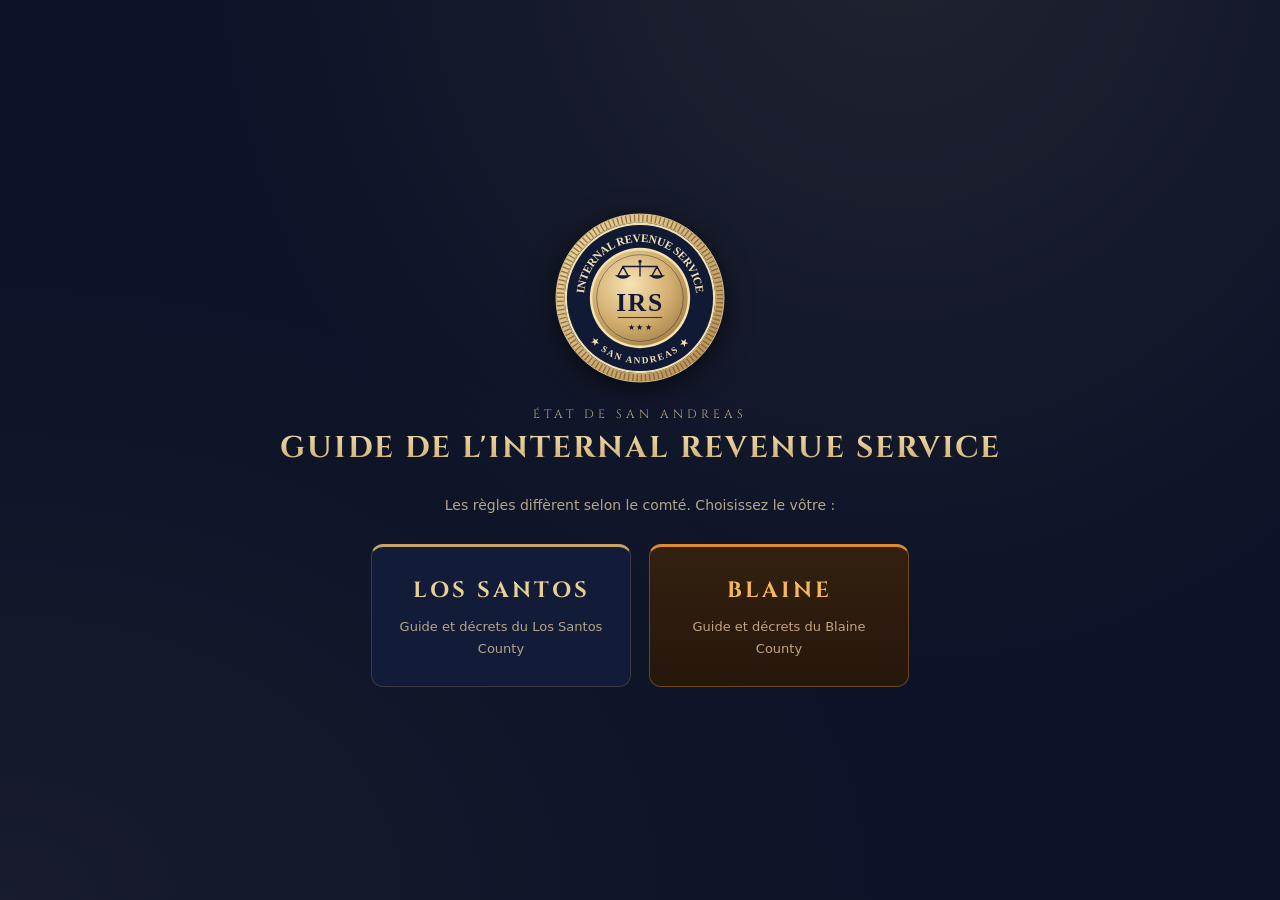
==== commit 493b5947: "Zones renommées Los Santos County / Blaine County ; B.28 retirée ; impôts du Blaine County payés à l" ====
--- a/index.html
+++ b/index.html
@@ -4,7 +4,7 @@
   <meta charset="utf-8">
   <meta name="viewport" content="width=device-width, initial-scale=1">
   <title>Guide IRS - San Andreas</title>
-  <meta name="description" content="Guide de l'Internal Revenue Service de San Andreas : choisissez votre zone.">
+  <meta name="description" content="Guide de l'Internal Revenue Service de San Andreas : choisissez votre comté.">
   <link rel="icon" href="sud/assets/seal.svg" type="image/svg+xml">
   <link rel="preconnect" href="https://fonts.googleapis.com">
   <link rel="preconnect" href="https://fonts.gstatic.com" crossorigin>
@@ -20,7 +20,7 @@
     .zone { width: 260px; padding: 26px 20px; text-decoration: none; color: var(--text); background: var(--card);
       border: 1px solid var(--border); border-top: 3px solid var(--accent-strong); border-radius: 12px; transition: transform .15s, border-color .15s; }
     .zone:hover { transform: translateY(-3px); border-color: var(--accent); }
-    .zone b { display: block; font-family: var(--serif); letter-spacing: 4px; font-size: 26px; color: var(--accent); margin-bottom: 6px; }
+    .zone b { display: block; font-family: var(--serif); letter-spacing: 3px; font-size: 22px; color: var(--accent); margin-bottom: 6px; }
     .zone span { color: var(--muted); font-size: 13px; }
     .zone.nord { background: linear-gradient(180deg, #33200f, #26170c); border-color: rgba(230, 150, 60, .35); border-top-color: #e08a2e; }
     .zone.nord b { color: #f6b85c; }
@@ -34,10 +34,10 @@
       <div class="hero-kicker">État de San Andreas</div>
       <h1>Guide de l'Internal Revenue Service</h1>
     </div>
-    <p>Les règles diffèrent selon la zone. Choisissez la vôtre :</p>
+    <p>Les règles diffèrent selon le comté. Choisissez le vôtre :</p>
     <div class="zones">
-      <a class="zone" href="sud/index.html"><b>SUD</b><span>Guide et décrets de la zone Sud</span></a>
-      <a class="zone nord" href="nord/index.html"><b>NORD</b><span>Guide et décrets de la zone Nord</span></a>
+      <a class="zone" href="sud/index.html"><b>LOS SANTOS</b><span>Guide et décrets du Los Santos County</span></a>
+      <a class="zone nord" href="nord/index.html"><b>BLAINE</b><span>Guide et décrets du Blaine County</span></a>
     </div>
   </main>
 </body>
